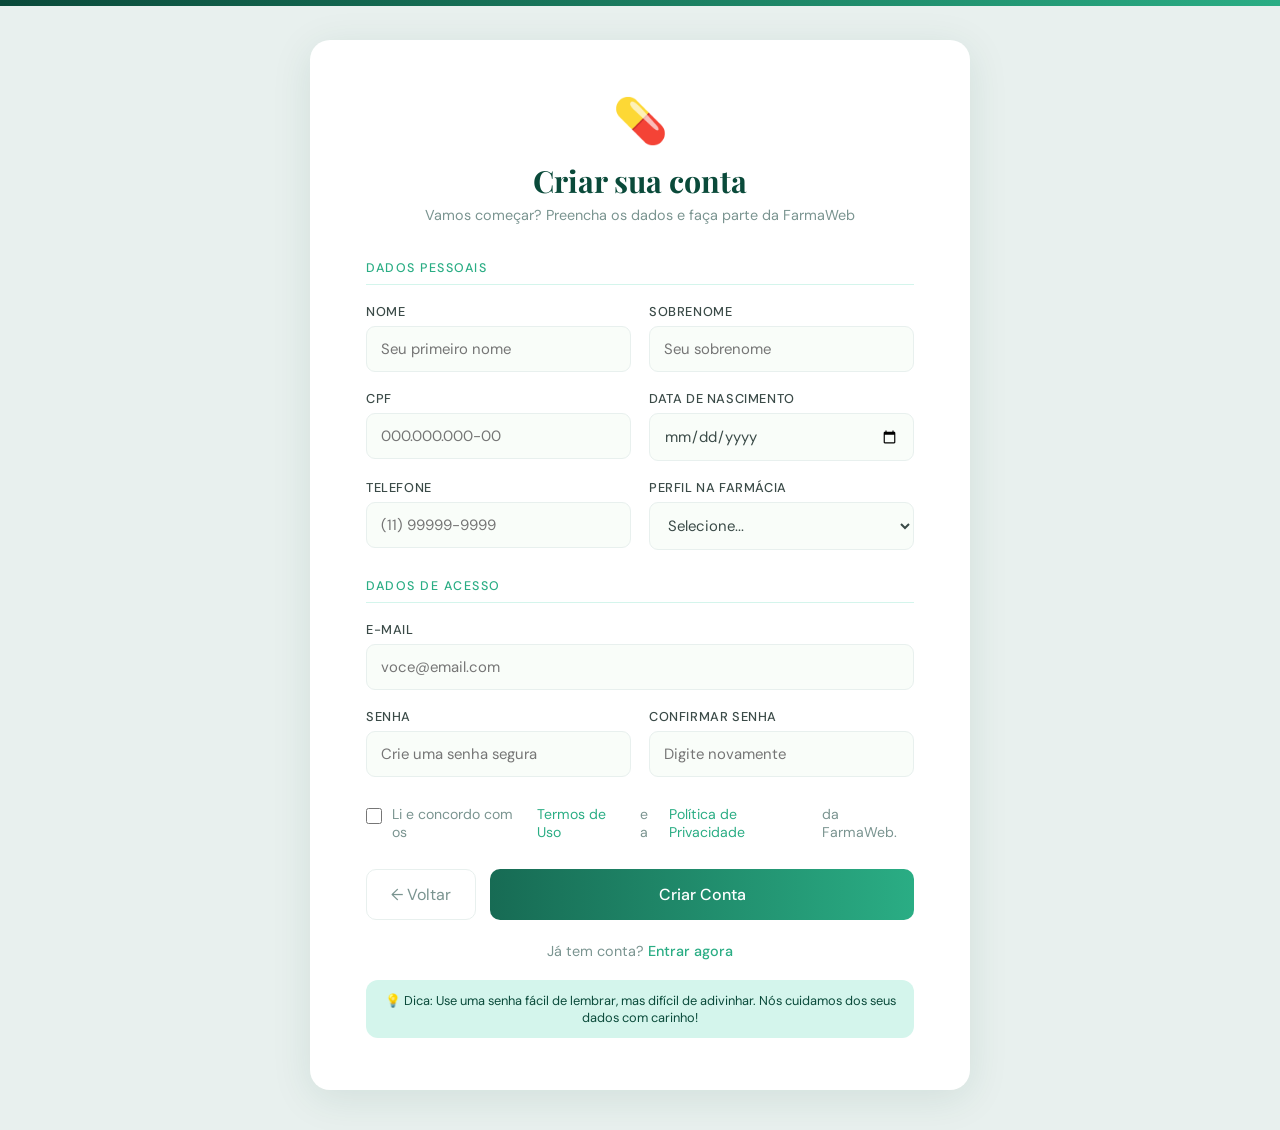
==== Frontend/view/cadastro.html @ 67e0a3ad "Add files via upload" ====
<!DOCTYPE html>
<html lang="pt-BR">
<head>
  <meta charset="UTF-8"/>
  <meta name="viewport" content="width=device-width, initial-scale=1.0"/>
  <title>FarmaWeb — Vamos começar</title>
  <link href="https://fonts.googleapis.com/css2?family=Playfair+Display:wght@600;700&family=DM+Sans:wght@300;400;500&display=swap" rel="stylesheet"/>
  <style>
    :root {
      --verde-escuro: #0a4a3a;
      --verde-medio: #176b54;
      --verde-claro: #2aad84;
      --verde-menta: #d4f5ec;
      --branco: #f9fdf9;
      --cinza-suave: #e8f0ee;
      --cinza-texto: #3a4a47;
      --cinza-leve: #7a9490;
    }

    *, *::before, *::after { box-sizing: border-box; margin: 0; padding: 0; }

    body {
      font-family: 'DM Sans', sans-serif;
      min-height: 100vh;
      background: var(--cinza-suave);
      display: flex;
      flex-direction: column;
      align-items: center;
      justify-content: center;
      padding: 40px 16px;
    }

    body::before {
      content: '';
      position: fixed;
      top: 0; left: 0; right: 0;
      height: 6px;
      background: linear-gradient(90deg, var(--verde-escuro), var(--verde-claro));
      z-index: 100;
    }

    .card {
      background: #fff;
      border-radius: 20px;
      box-shadow: 0 8px 40px rgba(10, 74, 58, 0.10);
      padding: 52px 56px;
      width: 100%;
      max-width: 660px;
    }

    .topo-card {
      text-align: center;
      margin-bottom: 36px;
    }

    .topo-card .logo-icone {
      font-size: 44px;
      display: block;
      margin-bottom: 10px;
    }

    .topo-card h1 {
      font-family: 'Playfair Display', serif;
      font-size: 1.9rem;
      color: var(--verde-escuro);
    }

    .topo-card p {
      font-size: 0.9rem;
      color: var(--cinza-leve);
      margin-top: 5px;
    }

    
    .secao {
      margin-bottom: 28px;
    }

    .secao-titulo {
      font-size: 0.78rem;
      font-weight: 500;
      letter-spacing: 1.5px;
      text-transform: uppercase;
      color: var(--verde-claro);
      margin-bottom: 18px;
      padding-bottom: 8px;
      border-bottom: 1.5px solid var(--verde-menta);
    }

    .grid-2 {
      display: grid;
      grid-template-columns: 1fr 1fr;
      gap: 18px;
    }

    .grid-1 { display: grid; gap: 18px; }

    .campo-grupo {
      display: flex;
      flex-direction: column;
    }

    .campo-grupo label {
      font-size: 0.8rem;
      font-weight: 500;
      color: var(--cinza-texto);
      margin-bottom: 6px;
      text-transform: uppercase;
      letter-spacing: 0.6px;
    }

    .campo-grupo input,
    .campo-grupo select {
      padding: 12px 14px;
      border: 1.5px solid var(--cinza-suave);
      border-radius: 9px;
      font-family: 'DM Sans', sans-serif;
      font-size: 0.93rem;
      color: var(--cinza-texto);
      background: var(--branco);
      outline: none;
      transition: border-color 0.2s, box-shadow 0.2s;
    }

    .campo-grupo input:focus,
    .campo-grupo select:focus {
      border-color: var(--verde-claro);
      box-shadow: 0 0 0 3px rgba(42,173,132,0.12);
    }

    .termos {
      display: flex;
      align-items: flex-start;
      gap: 10px;
      margin: 18px 0 28px;
      font-size: 0.88rem;
      color: var(--cinza-leve);
    }

    .termos input[type="checkbox"] {
      accent-color: var(--verde-claro);
      margin-top: 3px;
      width: 16px; height: 16px;
      flex-shrink: 0;
    }

    .termos a { color: var(--verde-claro); text-decoration: none; }
    .termos a:hover { text-decoration: underline; }

    .acoes {
      display: flex;
      gap: 14px;
    }

    .btn-cadastrar {
      flex: 1;
      padding: 14px;
      background: linear-gradient(90deg, var(--verde-medio), var(--verde-claro));
      color: #fff;
      border: none;
      border-radius: 10px;
      font-family: 'DM Sans', sans-serif;
      font-size: 1rem;
      font-weight: 500;
      cursor: pointer;
      transition: opacity 0.2s, transform 0.15s;
    }

    .btn-cadastrar:hover { opacity: 0.91; transform: translateY(-1px); }

    .btn-voltar {
      padding: 14px 24px;
      background: transparent;
      color: var(--cinza-leve);
      border: 1.5px solid var(--cinza-suave);
      border-radius: 10px;
      font-family: 'DM Sans', sans-serif;
      font-size: 1rem;
      cursor: pointer;
      transition: border-color 0.2s, color 0.2s;
    }

    .btn-voltar:hover { border-color: var(--verde-claro); color: var(--verde-claro); }

    .link-login {
      text-align: center;
      margin-top: 22px;
      font-size: 0.9rem;
      color: var(--cinza-leve);
    }

    .link-login a {
      color: var(--verde-claro);
      font-weight: 500;
      text-decoration: none;
    }

    .dica-amigavel {
      background: var(--verde-menta);
      border-radius: 12px;
      padding: 12px 16px;
      margin-top: 20px;
      font-size: 0.8rem;
      color: var(--verde-escuro);
      text-align: center;
    }

    @media (max-width: 600px) {
      .card { padding: 32px 20px; }
      .grid-2 { grid-template-columns: 1fr; }
      .campo-grupo.span-2 { grid-column: span 1; }
    }
  </style>
</head>
<body>

  <div class="card">
    <div class="topo-card">
      <span class="logo-icone">💊</span>
      <h1>Criar sua conta</h1>
      <p>Vamos começar? Preencha os dados e faça parte da FarmaWeb</p>
    </div>



    <!-- DADOS PESSOAIS -->
    <div class="secao">
      <p class="secao-titulo">Dados Pessoais</p>
      <div class="grid-2">
        <div class="campo-grupo">
          <label for="nome">Nome</label>
          <input type="text" id="nome" name="nome" placeholder="Seu primeiro nome"/>
        </div>
        <div class="campo-grupo">
          <label for="sobrenome">Sobrenome</label>
          <input type="text" id="sobrenome" name="sobrenome" placeholder="Seu sobrenome"/>
        </div>
        <div class="campo-grupo">
          <label for="cpf">CPF</label>
          <input type="text" id="cpf" name="cpf" placeholder="000.000.000-00" maxlength="14"/>
        </div>
        <div class="campo-grupo">
          <label for="nascimento">Data de Nascimento</label>
          <input type="date" id="nascimento" name="nascimento"/>
        </div>
        <div class="campo-grupo">
          <label for="telefone">Telefone</label>
          <input type="tel" id="telefone" name="telefone" placeholder="(11) 99999-9999"/>
        </div>
        <div class="campo-grupo">
          <label for="tipo">Perfil na farmácia</label>
          <select id="tipo" name="tipo">
            <option value="">Selecione...</option>
            <option value="cliente">Cliente</option>
            <option value="atendente">Atendente</option>
            <option value="admin">Administrador</option>
          </select>
        </div>
      </div>
    </div>

    <!-- DADOS DE ACESSO -->
    <div class="secao">
      <p class="secao-titulo">Dados de Acesso</p>
      <div class="grid-1">
        <div class="campo-grupo">
          <label for="email">E-mail</label>
          <input type="email" id="email" name="email" placeholder="voce@email.com"/>
        </div>
        <div class="grid-2">
          <div class="campo-grupo">
            <label for="senha">Senha</label>
            <input type="password" id="senha" name="senha" placeholder="Crie uma senha segura"/>
          </div>
          <div class="campo-grupo">
            <label for="confirmar-senha">Confirmar Senha</label>
            <input type="password" id="confirmar-senha" name="confirmar_senha" placeholder="Digite novamente"/>
          </div>
        </div>
      </div>
    </div>

    <label class="termos">
      <input type="checkbox" name="termos"/>
      Li e concordo com os <a href="#">Termos de Uso</a> e a <a href="#">Política de Privacidade</a> da FarmaWeb.
    </label>

    <div class="acoes">
      <button class="btn-voltar" type="button" onclick="window.location.href='login.html'">← Voltar</button>
      <button class="btn-cadastrar" type="button">Criar Conta</button>
    </div>

    <p class="link-login">Já tem conta? <a href="login.html">Entrar agora</a></p>

    <div class="dica-amigavel">
      💡 Dica: Use uma senha fácil de lembrar, mas difícil de adivinhar. Nós cuidamos dos seus dados com carinho!
    </div>
  </div>

</body>
</html>
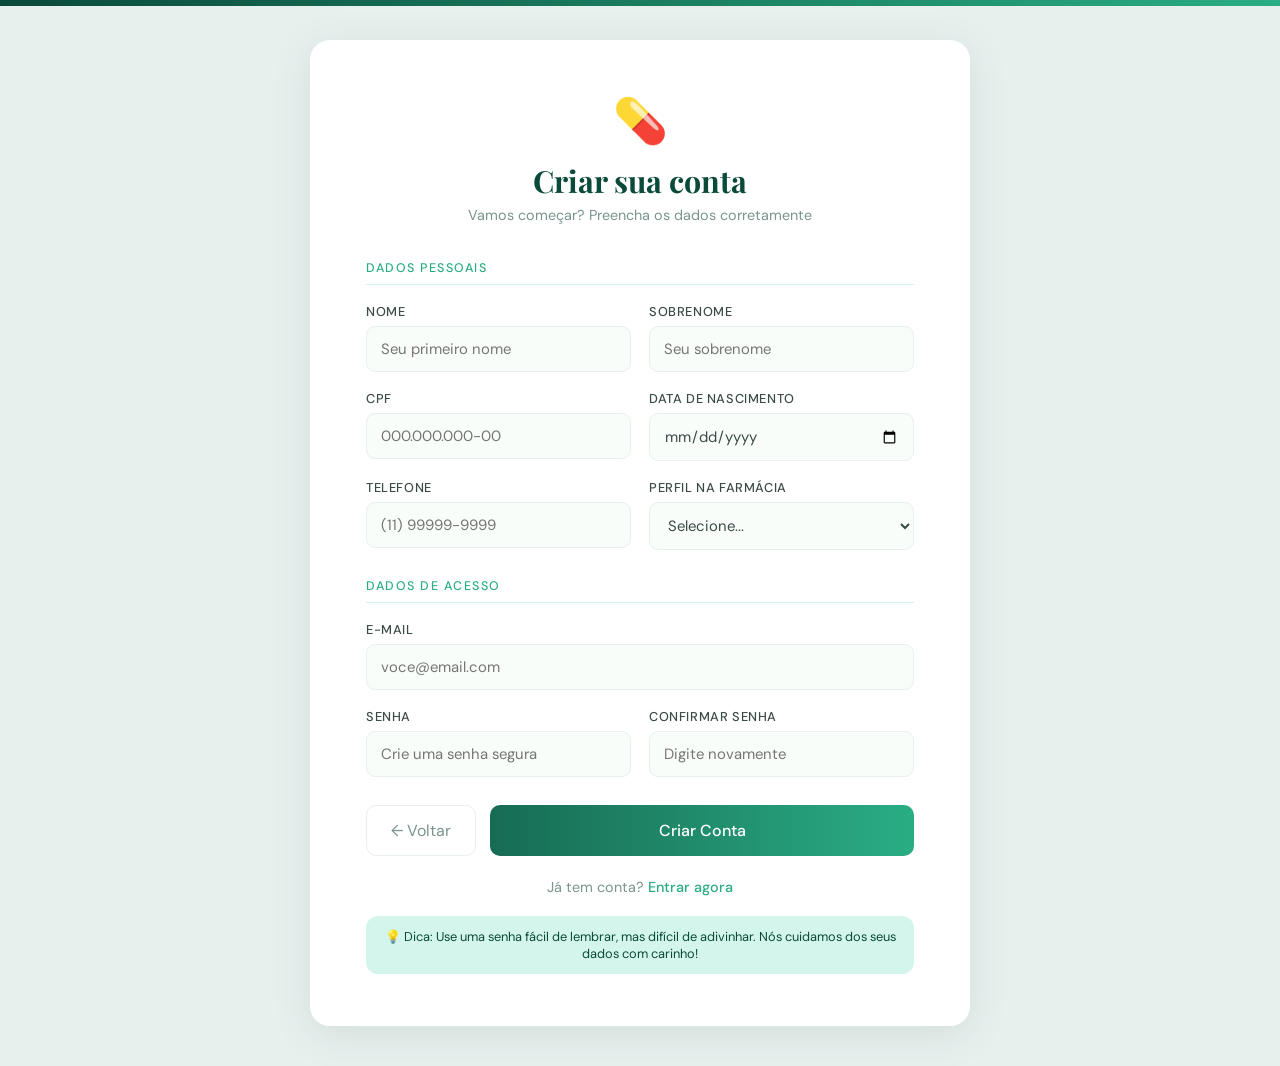
==== commit afab659d: "Atualização da S-A" ====
--- a/Frontend/view/cadastro.html
+++ b/Frontend/view/cadastro.html
@@ -15,6 +15,8 @@
       --cinza-suave: #e8f0ee;
       --cinza-texto: #3a4a47;
       --cinza-leve: #7a9490;
+      --erro-bg: #fff0f0;
+      --erro-cor: #c0392b;
     }
 
     *, *::before, *::after { box-sizing: border-box; margin: 0; padding: 0; }
@@ -71,10 +73,20 @@
       margin-top: 5px;
     }
 
-    
-    .secao {
-      margin-bottom: 28px;
-    }
+    .alerta-erro {
+      background: var(--erro-bg);
+      border: 1.5px solid var(--erro-cor);
+      border-radius: 10px;
+      padding: 12px 16px;
+      margin-bottom: 24px;
+      font-size: 0.88rem;
+      color: var(--erro-cor);
+      display: none;
+    }
+
+    .alerta-erro.visivel { display: block; }
+
+    .secao { margin-bottom: 28px; }
 
     .secao-titulo {
       font-size: 0.78rem;
@@ -95,10 +107,7 @@
 
     .grid-1 { display: grid; gap: 18px; }
 
-    .campo-grupo {
-      display: flex;
-      flex-direction: column;
-    }
+    .campo-grupo { display: flex; flex-direction: column; }
 
     .campo-grupo label {
       font-size: 0.8rem;
@@ -128,29 +137,12 @@
       box-shadow: 0 0 0 3px rgba(42,173,132,0.12);
     }
 
-    .termos {
-      display: flex;
-      align-items: flex-start;
-      gap: 10px;
-      margin: 18px 0 28px;
-      font-size: 0.88rem;
-      color: var(--cinza-leve);
-    }
-
-    .termos input[type="checkbox"] {
-      accent-color: var(--verde-claro);
-      margin-top: 3px;
-      width: 16px; height: 16px;
-      flex-shrink: 0;
-    }
-
-    .termos a { color: var(--verde-claro); text-decoration: none; }
-    .termos a:hover { text-decoration: underline; }
-
-    .acoes {
-      display: flex;
-      gap: 14px;
-    }
+    .campo-grupo input.invalido {
+      border-color: var(--erro-cor);
+      box-shadow: 0 0 0 3px rgba(192,57,43,0.10);
+    }
+
+    .acoes { display: flex; gap: 14px; }
 
     .btn-cadastrar {
       flex: 1;
@@ -208,7 +200,6 @@
     @media (max-width: 600px) {
       .card { padding: 32px 20px; }
       .grid-2 { grid-template-columns: 1fr; }
-      .campo-grupo.span-2 { grid-column: span 1; }
     }
   </style>
 </head>
@@ -218,77 +209,76 @@
     <div class="topo-card">
       <span class="logo-icone">💊</span>
       <h1>Criar sua conta</h1>
-      <p>Vamos começar? Preencha os dados e faça parte da FarmaWeb</p>
+      <p>Vamos começar? Preencha os dados corretamente</p>
     </div>
 
-
-
-    <!-- DADOS PESSOAIS -->
-    <div class="secao">
-      <p class="secao-titulo">Dados Pessoais</p>
-      <div class="grid-2">
-        <div class="campo-grupo">
-          <label for="nome">Nome</label>
-          <input type="text" id="nome" name="nome" placeholder="Seu primeiro nome"/>
-        </div>
-        <div class="campo-grupo">
-          <label for="sobrenome">Sobrenome</label>
-          <input type="text" id="sobrenome" name="sobrenome" placeholder="Seu sobrenome"/>
-        </div>
-        <div class="campo-grupo">
-          <label for="cpf">CPF</label>
-          <input type="text" id="cpf" name="cpf" placeholder="000.000.000-00" maxlength="14"/>
-        </div>
-        <div class="campo-grupo">
-          <label for="nascimento">Data de Nascimento</label>
-          <input type="date" id="nascimento" name="nascimento"/>
-        </div>
-        <div class="campo-grupo">
-          <label for="telefone">Telefone</label>
-          <input type="tel" id="telefone" name="telefone" placeholder="(11) 99999-9999"/>
-        </div>
-        <div class="campo-grupo">
-          <label for="tipo">Perfil na farmácia</label>
-          <select id="tipo" name="tipo">
-            <option value="">Selecione...</option>
-            <option value="cliente">Cliente</option>
-            <option value="atendente">Atendente</option>
-            <option value="admin">Administrador</option>
-          </select>
+    <div class="alerta-erro" id="alerta-erro"></div>
+
+    <form action="cadastrar.php" method="POST" id="form-cadastro">
+
+      <!-- DADOS PESSOAIS -->
+      <div class="secao">
+        <p class="secao-titulo">Dados Pessoais</p>
+        <div class="grid-2">
+          <div class="campo-grupo">
+            <label for="nome">Nome</label>
+            <input type="text" id="nome" name="nome" placeholder="Seu primeiro nome" required/>
+          </div>
+          <div class="campo-grupo">
+            <label for="sobrenome">Sobrenome</label>
+            <input type="text" id="sobrenome" name="sobrenome" placeholder="Seu sobrenome"/>
+          </div>
+          <div class="campo-grupo">
+            <label for="cpf">CPF</label>
+            <input type="text" id="cpf" name="cpf" placeholder="000.000.000-00" maxlength="14"/>
+          </div>
+          <div class="campo-grupo">
+            <label for="nascimento">Data de Nascimento</label>
+            <input type="date" id="nascimento" name="nascimento"/>
+          </div>
+          <div class="campo-grupo">
+            <label for="telefone">Telefone</label>
+            <input type="tel" id="telefone" name="telefone" placeholder="(11) 99999-9999"/>
+          </div>
+          <div class="campo-grupo">
+            <label for="tipo">Perfil na farmácia</label>
+            <select id="tipo" name="tipo">
+              <option value="">Selecione...</option>
+              <option value="cliente">Cliente</option>
+              <option value="atendente">Atendente</option>
+              <option value="admin">Administrador</option>
+            </select>
+          </div>
         </div>
       </div>
-    </div>
-
-    <!-- DADOS DE ACESSO -->
-    <div class="secao">
-      <p class="secao-titulo">Dados de Acesso</p>
-      <div class="grid-1">
-        <div class="campo-grupo">
-          <label for="email">E-mail</label>
-          <input type="email" id="email" name="email" placeholder="voce@email.com"/>
-        </div>
-        <div class="grid-2">
-          <div class="campo-grupo">
-            <label for="senha">Senha</label>
-            <input type="password" id="senha" name="senha" placeholder="Crie uma senha segura"/>
-          </div>
-          <div class="campo-grupo">
-            <label for="confirmar-senha">Confirmar Senha</label>
-            <input type="password" id="confirmar-senha" name="confirmar_senha" placeholder="Digite novamente"/>
+
+      <!-- DADOS DE ACESSO -->
+      <div class="secao">
+        <p class="secao-titulo">Dados de Acesso</p>
+        <div class="grid-1">
+          <div class="campo-grupo">
+            <label for="email">E-mail</label>
+            <input type="email" id="email" name="email" placeholder="voce@email.com" required/>
+          </div>
+          <div class="grid-2">
+            <div class="campo-grupo">
+              <label for="senha">Senha</label>
+              <input type="password" id="senha" name="senha" placeholder="Crie uma senha segura" required/>
+            </div>
+            <div class="campo-grupo">
+              <label for="confirmar-senha">Confirmar Senha</label>
+              <input type="password" id="confirmar-senha" name="confirmar_senha" placeholder="Digite novamente" required/>
+            </div>
           </div>
         </div>
       </div>
-    </div>
-
-    <label class="termos">
-      <input type="checkbox" name="termos"/>
-      Li e concordo com os <a href="#">Termos de Uso</a> e a <a href="#">Política de Privacidade</a> da FarmaWeb.
-    </label>
-
-    <div class="acoes">
-      <button class="btn-voltar" type="button" onclick="window.location.href='login.html'">← Voltar</button>
-      <button class="btn-cadastrar" type="button">Criar Conta</button>
-    </div>
+
+      <div class="acoes">
+        <button class="btn-voltar" type="button" onclick="window.location.href='login.html'">← Voltar</button>
+        <button class="btn-cadastrar" type="submit">Criar Conta</button>
+      </div>
+
+    </form>
 
     <p class="link-login">Já tem conta? <a href="login.html">Entrar agora</a></p>
 
@@ -297,5 +287,61 @@
     </div>
   </div>
 
+  <script>
+    // Máscara CPF
+    document.getElementById('cpf').addEventListener('input', function () {
+      let v = this.value.replace(/\D/g, '').slice(0, 11);
+      v = v.replace(/(\d{3})(\d)/, '$1.$2');
+      v = v.replace(/(\d{3})(\d)/, '$1.$2');
+      v = v.replace(/(\d{3})(\d{1,2})$/, '$1-$2');
+      this.value = v;
+    });
+
+    // Máscara telefone
+    document.getElementById('telefone').addEventListener('input', function () {
+      let v = this.value.replace(/\D/g, '').slice(0, 11);
+      v = v.replace(/^(\d{2})(\d)/, '($1) $2');
+      v = v.replace(/(\d{5})(\d)/, '$1-$2');
+      this.value = v;
+    });
+
+    // Validação antes de enviar
+    document.getElementById('form-cadastro').addEventListener('submit', function (e) {
+      const nome    = document.getElementById('nome');
+      const email   = document.getElementById('email');
+      const senha   = document.getElementById('senha');
+      const confirmar = document.getElementById('confirmar-senha');
+      const alerta  = document.getElementById('alerta-erro');
+
+      // Limpa erros anteriores
+      [nome, email, senha, confirmar].forEach(el => el.classList.remove('invalido'));
+      alerta.classList.remove('visivel');
+
+      let erro = '';
+
+      if (!nome.value.trim()) {
+        nome.classList.add('invalido');
+        erro = 'O campo Nome é obrigatório.';
+      } else if (!email.value.trim()) {
+        email.classList.add('invalido');
+        erro = 'O campo E-mail é obrigatório.';
+      } else if (senha.value.length < 6) {
+        senha.classList.add('invalido');
+        erro = 'A senha deve ter pelo menos 6 caracteres.';
+      } else if (senha.value !== confirmar.value) {
+        senha.classList.add('invalido');
+        confirmar.classList.add('invalido');
+        erro = 'As senhas não coincidem.';
+      }
+
+      if (erro) {
+        e.preventDefault();
+        alerta.textContent = '⚠️ ' + erro;
+        alerta.classList.add('visivel');
+        alerta.scrollIntoView({ behavior: 'smooth', block: 'center' });
+      }
+    });
+  </script>
+
 </body>
-</html>+</html>
